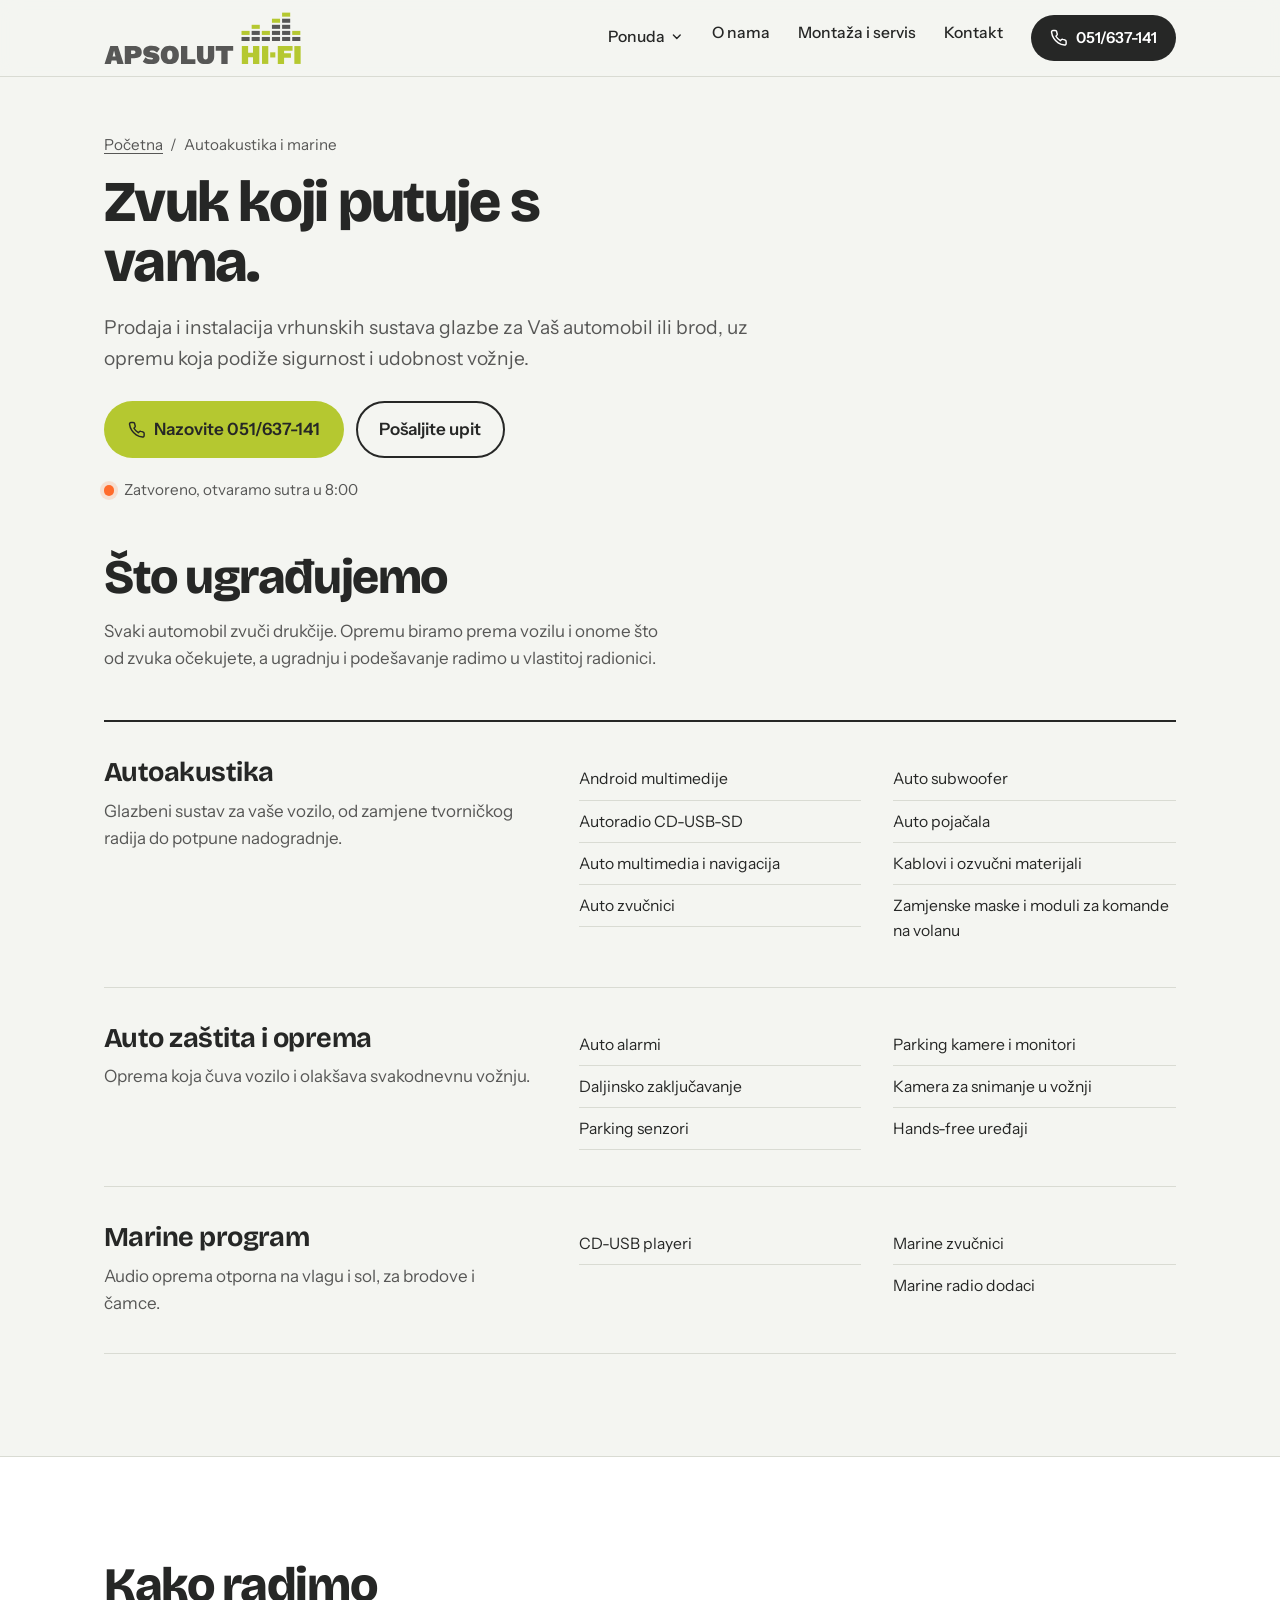
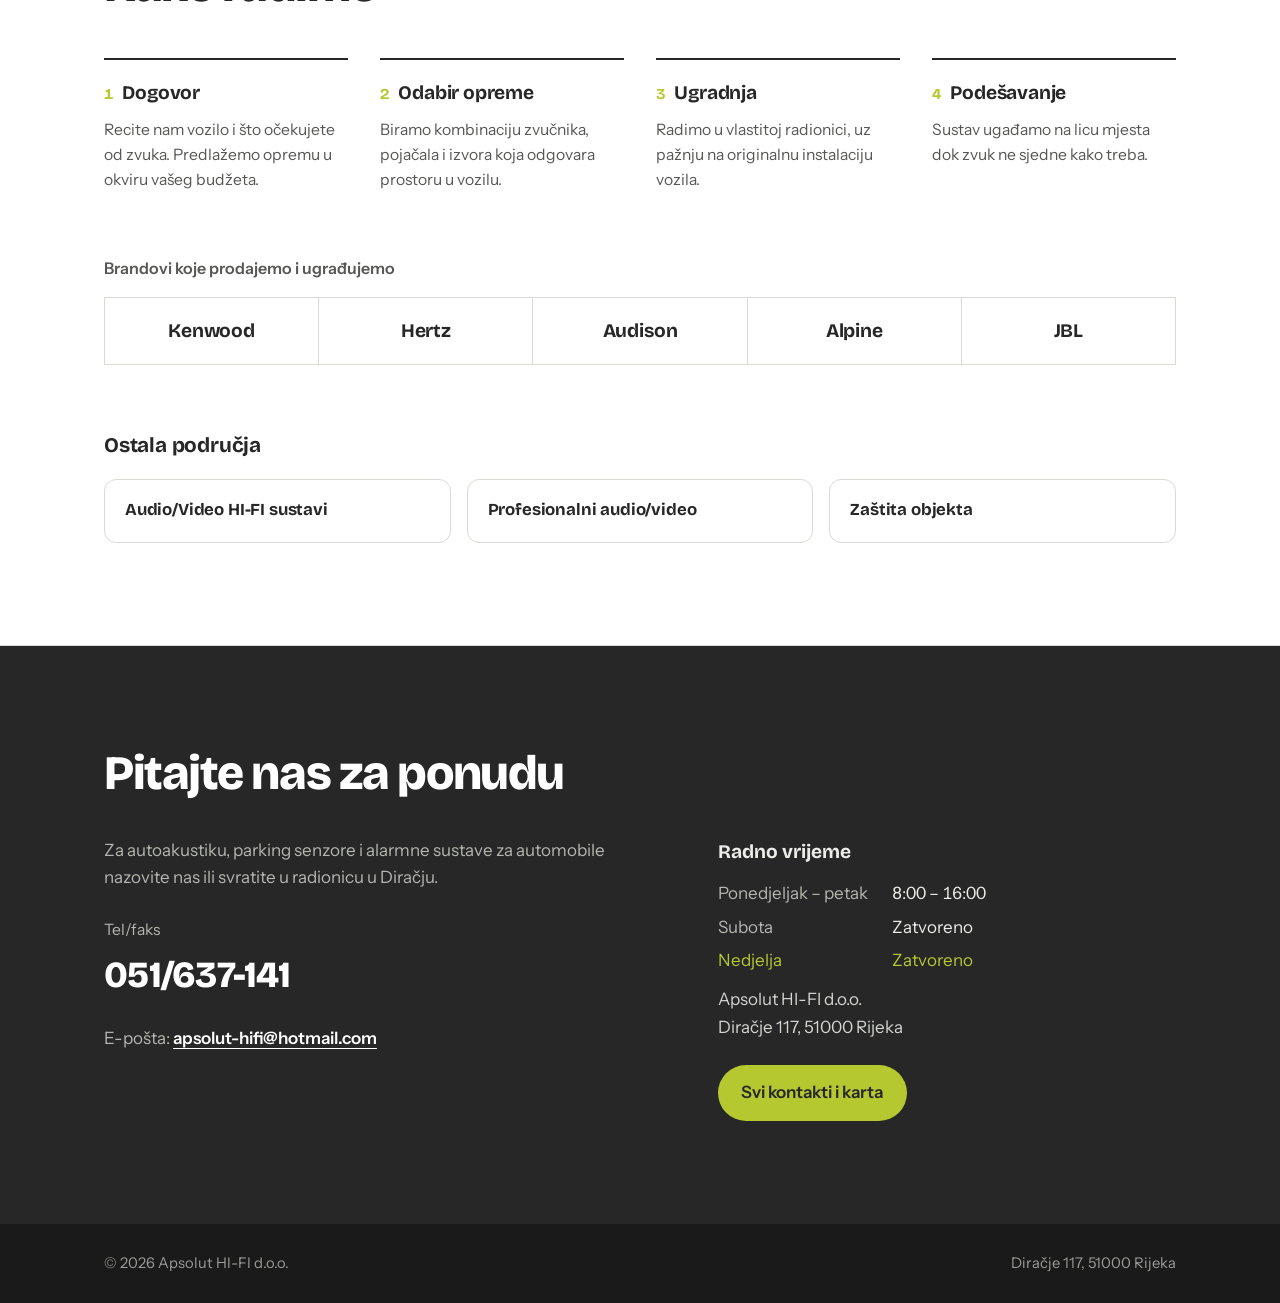
==== autoakustika.html @ f0b0df4f "Add files via upload" ====
<!doctype html>
<html lang="hr">
<head>
<meta charset="utf-8">
<meta name="viewport" content="width=device-width, initial-scale=1">
<title>Autoakustika i marine | Apsolut HI-FI Rijeka</title>
<meta name="description" content="Prodaja, ugradnja i podešavanje auto audio sustava, android multimedije, parking senzora, alarma i marine opreme. Apsolut HI-FI, Rijeka.">
<meta name="theme-color" content="#262726">
<meta property="og:type" content="website">
<meta property="og:title" content="Autoakustika i marine | Apsolut HI-FI Rijeka">
<meta property="og:description" content="Prodaja, ugradnja i podešavanje auto audio sustava, android multimedije, parking senzora, alarma i marine opreme. Apsolut HI-FI, Rijeka.">
<meta property="og:locale" content="hr_HR">
<link rel="icon" href="data:image/svg+xml,%3Csvg xmlns='http://www.w3.org/2000/svg' viewBox='0 0 32 32'%3E%3Crect width='32' height='32' rx='6' fill='%23575756'/%3E%3Crect x='5' y='17' width='5' height='4' fill='%23b5c830'/%3E%3Crect x='5' y='23' width='5' height='4' fill='%23fff'/%3E%3Crect x='13.5' y='9' width='5' height='4' fill='%23b5c830'/%3E%3Crect x='13.5' y='15' width='5' height='4' fill='%23fff'/%3E%3Crect x='13.5' y='21' width='5' height='6' fill='%23fff'/%3E%3Crect x='22' y='13' width='5' height='4' fill='%23b5c830'/%3E%3Crect x='22' y='19' width='5' height='8' fill='%23fff'/%3E%3C/svg%3E">
<link rel="preconnect" href="https://fonts.googleapis.com">
<link rel="preconnect" href="https://fonts.gstatic.com" crossorigin>
<link href="https://fonts.googleapis.com/css2?family=Bricolage+Grotesque:opsz,wght@12..96,500;12..96,700;12..96,800&family=Instrument+Sans:wght@400;500;600&family=Martian+Mono:wght@400;500&display=swap" rel="stylesheet">
<link rel="stylesheet" href="style.css">
<script src="script.js" defer></script>
</head>
<body>
<a class="skip" href="#sadrzaj">Preskoči na sadržaj</a>

<header class="site-header">
  <div class="wrap">
    <a class="logo" href="index.html" aria-label="Apsolut HI-FI, početak"><svg class="logo-img" viewBox="278 120 2278 610" role="img" aria-label="Apsolut HI-FI" xmlns="http://www.w3.org/2000/svg"><g fill="#575756"><path d="M 2336.5 197.6 L 2430.3 197.6 L 2430.3 244.5 L 2336.5 244.5 Z M 2336.5 197.6 " transform="matrix(0.999288, 0, 0, 0.999288, 0.832821, 0)"/><path d="M 1867.4 408.7 L 1961.2 408.7 L 1961.2 455.6 L 1867.4 455.6 Z M 1867.4 408.7 " transform="matrix(0.999288, 0, 0, 0.999288, 0.832821, 0)"/><path d="M 1984.6 338.3 L 2078.5 338.3 L 2078.5 385.2 L 1984.6 385.2 Z M 1984.6 338.3 " transform="matrix(0.999288, 0, 0, 0.999288, 0.832821, 0)"/><path d="M 1984.6 408.7 L 2078.5 408.7 L 2078.5 455.6 L 1984.6 455.6 Z M 1984.6 408.7 " transform="matrix(0.999288, 0, 0, 0.999288, 0.832821, 0)"/><path d="M 2101.9 408.7 L 2195.7 408.7 L 2195.7 455.6 L 2101.9 455.6 Z M 2101.9 408.7 " transform="matrix(0.999288, 0, 0, 0.999288, 0.832821, 0)"/><path d="M 2219.2 268 L 2313 268 L 2313 314.9 L 2219.2 314.9 Z M 2219.2 268 " transform="matrix(0.999288, 0, 0, 0.999288, 0.832821, 0)"/><path d="M 2219.2 338.3 L 2313 338.3 L 2313 385.2 L 2219.2 385.2 Z M 2219.2 338.3 " transform="matrix(0.999288, 0, 0, 0.999288, 0.832821, 0)"/><path d="M 2219.2 408.7 L 2313 408.7 L 2313 455.6 L 2219.2 455.6 Z M 2219.2 408.7 " transform="matrix(0.999288, 0, 0, 0.999288, 0.832821, 0)"/><path d="M 2336.5 268 L 2430.3 268 L 2430.3 314.9 L 2336.5 314.9 Z M 2336.5 268 " transform="matrix(0.999288, 0, 0, 0.999288, 0.832821, 0)"/><path d="M 2336.5 338.3 L 2430.3 338.3 L 2430.3 385.2 L 2336.5 385.2 Z M 2336.5 338.3 " transform="matrix(0.999288, 0, 0, 0.999288, 0.832821, 0)"/><path d="M 2336.5 408.7 L 2430.3 408.7 L 2430.3 455.6 L 2336.5 455.6 Z M 2336.5 408.7 " transform="matrix(0.999288, 0, 0, 0.999288, 0.832821, 0)"/><path d="M 2453.7 408.7 L 2547.5 408.7 L 2547.5 455.6 L 2453.7 455.6 Z M 2453.7 408.7 " transform="matrix(0.999288, 0, 0, 0.999288, 0.832821, 0)"/><path d="M 431.2 719.8 L 505.5 719.8 L 438.4 513.6 L 350.9 513.6 L 284.1 719.8 L 356.6 719.8 L 366.2 680.4 L 421.8 680.4 Z M 377.2 635.1 L 385.6 601.4 L 393.7 566.4 L 394.7 566.4 L 411.2 635.1 Z M 377.2 635.1 "/><path d="M 627.5 513.6 L 518.2 513.6 L 518.2 719.8 L 590.9 719.8 L 590.9 654.2 L 627.5 654.2 C 684.9 654.2 714 630.1 714 585.8 C 714 537.7 684.9 513.6 627.5 513.6 Z M 615.6 604.2 L 590.9 604.2 L 590.9 565.5 L 615.6 565.5 C 633.4 565.5 641.2 571.4 641.2 584.8 C 641.2 598.3 633.4 604.2 615.6 604.2 Z M 615.6 604.2 "/><path d="M 828 510.5 C 765.8 510.5 731.5 539.2 731.5 581.4 C 731.5 618.6 754.9 637.6 812.7 647 C 837.1 651.1 844.5 654.2 844.5 660.1 C 844.5 665.4 839.2 669.5 821.8 669.5 C 794.9 669.5 774.6 661.7 757.7 643.6 L 725.9 693.8 C 751.2 712.3 774.9 722.9 827.1 722.9 C 877.7 722.9 919.2 700.1 919.2 656.4 C 919.2 617 894.2 597.3 836.1 588.3 C 813 584.5 806.1 581.1 806.1 575.8 C 806.1 568.9 815.5 563.9 830.2 563.9 C 853.6 563.9 872 571.1 891.1 588.6 L 922.9 543.3 C 893.9 518 867.3 510.5 828 510.5 Z M 828 510.5 "/><path d="M 1038.6 510.5 C 973.4 510.5 933.7 549.2 933.7 616.7 C 933.7 684.2 973.4 722.9 1038.6 722.9 C 1104.2 722.9 1143.3 684.2 1143.3 616.7 C 1143.3 549.2 1104.2 510.5 1038.6 510.5 Z M 1038.6 565.2 C 1059.9 565.2 1068.9 580.8 1068.9 616.7 C 1068.9 652.6 1059.9 668.2 1038.6 668.2 C 1017.4 668.2 1008 652.6 1008 616.7 C 1008 580.8 1017.4 565.2 1038.6 565.2 Z M 1038.6 565.2 "/><path d="M 1240.6 666.4 L 1240.6 513.6 L 1167.8 513.6 L 1167.8 719.8 L 1333.9 719.8 L 1333.9 666.4 Z M 1240.6 666.4 "/><path d="M 1551.5 513.6 L 1478.7 513.6 L 1478.7 636.7 C 1478.7 657.6 1469.3 668.2 1451.8 668.2 C 1434.7 668.2 1425.3 657.6 1425.3 636.7 L 1425.3 513.6 L 1352.2 513.6 L 1352.2 631.1 C 1352.2 692.6 1385.3 722.9 1451.8 722.9 C 1518.4 722.9 1551.5 692.6 1551.5 631.1 Z M 1551.5 513.6 "/><path d="M 1770.7 513.6 L 1568.9 513.6 L 1568.9 567 L 1633.6 567 L 1633.6 719.8 L 1706.4 719.8 L 1706.4 567 L 1770.7 567 Z M 1770.7 513.6 "/></g><g fill="#b5c830"><path d="M 2219.2 197.6 L 2313 197.6 L 2313 244.5 L 2219.2 244.5 Z M 2219.2 197.6 " transform="matrix(0.999288, 0, 0, 0.999288, 0.832821, 0)"/><path d="M 2336.5 127.2 L 2430.3 127.2 L 2430.3 174.1 L 2336.5 174.1 Z M 2336.5 127.2 " transform="matrix(0.999288, 0, 0, 0.999288, 0.832821, 0)"/><path d="M 1867.4 338.3 L 1961.2 338.3 L 1961.2 385.2 L 1867.4 385.2 Z M 1867.4 338.3 " transform="matrix(0.999288, 0, 0, 0.999288, 0.832821, 0)"/><path d="M 1984.6 268 L 2078.5 268 L 2078.5 314.9 L 1984.6 314.9 Z M 1984.6 268 " transform="matrix(0.999288, 0, 0, 0.999288, 0.832821, 0)"/><path d="M 2101.9 338.3 L 2195.7 338.3 L 2195.7 385.2 L 2101.9 385.2 Z M 2101.9 338.3 " transform="matrix(0.999288, 0, 0, 0.999288, 0.832821, 0)"/><path d="M 2453.7 338.3 L 2547.5 338.3 L 2547.5 385.2 L 2453.7 385.2 Z M 2453.7 338.3 " transform="matrix(0.999288, 0, 0, 0.999288, 0.832821, 0)"/><path d="M 1999.8 513.6 L 1999.8 589.5 L 1943.3 589.5 L 1943.3 513.6 L 1870.5 513.6 L 1870.5 719.8 L 1943.3 719.8 L 1943.3 642.9 L 1999.8 642.9 L 1999.8 719.8 L 2072.6 719.8 L 2072.6 513.6 Z M 1999.8 513.6 "/><path d="M 2103.5 513.6 L 2176.3 513.6 L 2176.3 719.8 L 2103.5 719.8 Z M 2103.5 513.6 "/><path d="M 2456.7 567 L 2456.7 513.6 L 2285.9 513.6 L 2285.9 719.8 L 2358.7 719.8 L 2358.7 649.2 L 2438 649.2 L 2438 595.8 L 2358.7 595.8 L 2358.7 567 Z M 2456.7 567 "/><path d="M 2477.4 513.6 L 2550.2 513.6 L 2550.2 719.8 L 2477.4 719.8 Z M 2477.4 513.6 "/><path d="M 2198.2 585.8 L 2257.7 585.8 L 2257.7 645.3 L 2198.2 645.3 Z M 2198.2 585.8 "/></g></svg></a>
    <button class="menu-btn" aria-expanded="false" aria-controls="nav" aria-label="Izbornik">
      <svg class="open" viewBox="0 0 24 24" fill="none" stroke="currentColor" stroke-width="2" stroke-linecap="round" aria-hidden="true"><path d="M4 7h16M4 12h16M4 17h16"/></svg>
      <svg class="close" viewBox="0 0 24 24" fill="none" stroke="currentColor" stroke-width="2" stroke-linecap="round" aria-hidden="true"><path d="M6 6l12 12M18 6L6 18"/></svg>
    </button>
    <nav class="nav" id="nav" aria-label="Glavna navigacija">
      <ul>
        <li class="has-sub">
          <button type="button" class="sub-btn" aria-expanded="false">Ponuda
            <svg viewBox="0 0 24 24" fill="none" stroke="currentColor" stroke-width="2.5" stroke-linecap="round" stroke-linejoin="round" aria-hidden="true"><path d="M6 9l6 6 6-6"/></svg>
          </button>
          <div class="submenu">
          <a href="autoakustika.html" aria-current="page">Autoakustika i marine</a>
          <a href="hi-fi.html">Audio/Video HI-FI sustavi</a>
          <a href="profesionalni.html">Profesionalni audio/video</a>
          <a href="zastita.html">Zaštita objekta</a>
          </div>
        </li>
        <li><a class="link" href="index.html#o-nama">O nama</a></li>
        <li><a class="link" href="index.html#usluge">Montaža i servis</a></li>
        <li><a class="link" href="index.html#kontakt">Kontakt</a></li>
      </ul>
      <a class="btn btn-ink btn-sm" href="tel:+38551637141">
        <svg viewBox="0 0 24 24" fill="none" stroke="currentColor" stroke-width="2" stroke-linecap="round" stroke-linejoin="round" aria-hidden="true"><path d="M22 16.9v3a2 2 0 0 1-2.2 2 19.8 19.8 0 0 1-8.6-3.1 19.5 19.5 0 0 1-6-6A19.8 19.8 0 0 1 2.1 4.2 2 2 0 0 1 4.1 2h3a2 2 0 0 1 2 1.7c.1 1 .4 1.9.7 2.8a2 2 0 0 1-.5 2.1L8.1 9.9a16 16 0 0 0 6 6l1.3-1.3a2 2 0 0 1 2.1-.4c.9.3 1.8.6 2.8.7a2 2 0 0 1 1.7 2z"/></svg>
        051/637-141
      </a>
    </nav>
  </div>
</header>

<main id="sadrzaj">

  <section class="page-hero">
    <div class="wrap">
      <p class="crumbs"><a href="index.html">Početna</a><span aria-hidden="true">/</span>Autoakustika i marine</p>
      <h1>Zvuk koji putuje s vama.</h1>
      <p class="lead">Prodaja i instalacija vrhunskih sustava glazbe za Vaš automobil ili brod, uz opremu koja podiže sigurnost i udobnost vožnje.</p>
      <div class="actions">
        <a class="btn btn-amber" href="tel:+38551637141">
          <svg viewBox="0 0 24 24" fill="none" stroke="currentColor" stroke-width="2" stroke-linecap="round" stroke-linejoin="round" aria-hidden="true"><path d="M22 16.9v3a2 2 0 0 1-2.2 2 19.8 19.8 0 0 1-8.6-3.1 19.5 19.5 0 0 1-6-6A19.8 19.8 0 0 1 2.1 4.2 2 2 0 0 1 4.1 2h3a2 2 0 0 1 2 1.7c.1 1 .4 1.9.7 2.8a2 2 0 0 1-.5 2.1L8.1 9.9a16 16 0 0 0 6 6l1.3-1.3a2 2 0 0 1 2.1-.4c.9.3 1.8.6 2.8.7a2 2 0 0 1 1.7 2z"/></svg>
          Nazovite 051/637-141
        </a>
        <a class="btn btn-line" href="mailto:apsolut-hifi@hotmail.com?subject=Upit%3A%20Autoakustika%20i%20marine">Pošaljite upit</a>
      </div>
      <p class="status" id="status" data-open="false" role="status">
        <span class="led" aria-hidden="true"></span>
        <span id="status-text">Provjeravam radno vrijeme</span>
      </p>
    </div>
  </section>

  <section class="section" style="padding-top:0">
    <div class="wrap">
      <h2 class="section-title">Što ugrađujemo</h2>
      <p class="section-intro">Svaki automobil zvuči drukčije. Opremu biramo prema vozilu i onome što od zvuka očekujete, a ugradnju i podešavanje radimo u vlastitoj radionici.</p>
      <div class="offer">
        <article class="offer-row">
          <div>
            <h3>Autoakustika</h3>
            <p class="desc">Glazbeni sustav za vaše vozilo, od zamjene tvorničkog radija do potpune nadogradnje.</p>
          </div>
          <ul>
            <li>Android multimedije</li>
            <li>Autoradio CD-USB-SD</li>
            <li>Auto multimedia i navigacija</li>
            <li>Auto zvučnici</li>
            <li>Auto subwoofer</li>
            <li>Auto pojačala</li>
            <li>Kablovi i ozvučni materijali</li>
            <li>Zamjenske maske i moduli za komande na volanu</li>
          </ul>
        </article>
        <article class="offer-row">
          <div>
            <h3>Auto zaštita i oprema</h3>
            <p class="desc">Oprema koja čuva vozilo i olakšava svakodnevnu vožnju.</p>
          </div>
          <ul>
            <li>Auto alarmi</li>
            <li>Daljinsko zaključavanje</li>
            <li>Parking senzori</li>
            <li>Parking kamere i monitori</li>
            <li>Kamera za snimanje u vožnji</li>
            <li>Hands-free uređaji</li>
          </ul>
        </article>
        <article class="offer-row">
          <div>
            <h3>Marine program</h3>
            <p class="desc">Audio oprema otporna na vlagu i sol, za brodove i čamce.</p>
          </div>
          <ul>
            <li>CD-USB playeri</li>
            <li>Marine zvučnici</li>
            <li>Marine radio dodaci</li>
          </ul>
        </article>
      </div>
    </div>
  </section>

  <section class="section about">
    <div class="wrap">
      <h2 class="section-title">Kako radimo</h2>
      <div class="steps">
        <div class="step">
          <h3>Dogovor</h3>
          <p>Recite nam vozilo i što očekujete od zvuka. Predlažemo opremu u okviru vašeg budžeta.</p>
        </div>
        <div class="step">
          <h3>Odabir opreme</h3>
          <p>Biramo kombinaciju zvučnika, pojačala i izvora koja odgovara prostoru u vozilu.</p>
        </div>
        <div class="step">
          <h3>Ugradnja</h3>
          <p>Radimo u vlastitoj radionici, uz pažnju na originalnu instalaciju vozila.</p>
        </div>
        <div class="step">
          <h3>Podešavanje</h3>
          <p>Sustav ugađamo na licu mjesta dok zvuk ne sjedne kako treba.</p>
        </div>
      </div>
      <div class="brands">
        <h3>Brandovi koje prodajemo i ugrađujemo</h3>
        <ul class="brand-wall">
          <li>Kenwood</li>
          <li>Hertz</li>
          <li>Audison</li>
          <li>Alpine</li>
          <li>JBL</li>
        </ul>
      </div>
      <div class="related">
        <h2>Ostala područja</h2>
        <ul>
          <li><a href="hi-fi.html">Audio/Video HI-FI sustavi</a></li>
          <li><a href="profesionalni.html">Profesionalni audio/video</a></li>
          <li><a href="zastita.html">Zaštita objekta</a></li>
        </ul>
      </div>
    </div>
  </section>

  <section class="section band" id="kontakt">
    <div class="wrap">
      <h2 class="section-title">Pitajte nas za ponudu</h2>
      <div class="band-grid">
        <div>
          <p>Za autoakustiku, parking senzore i alarmne sustave za automobile nazovite nas ili svratite u radionicu u Diračju.</p>
          <p style="margin-top:1.5rem"><span class="who">Tel/faks</span><br>
            <a class="num" href="tel:+38551637141">051/637-141</a></p>
          <p class="mail">E-pošta: <a href="mailto:apsolut-hifi@hotmail.com?subject=Upit%20s%20web%20stranice">apsolut-hifi@hotmail.com</a></p>
        </div>
        <div>
          <h3>Radno vrijeme</h3>
          <dl class="hours" id="hours">
            <dt data-day="1,2,3,4,5">Ponedjeljak – petak</dt><dd data-day="1,2,3,4,5">8:00 – 16:00</dd>
            <dt data-day="6">Subota</dt><dd data-day="6">Zatvoreno</dd>
            <dt data-day="0">Nedjelja</dt><dd data-day="0">Zatvoreno</dd>
          </dl>
          <address>
            Apsolut HI-FI d.o.o.<br>
            Diračje 117, 51000 Rijeka
          </address>
          <a class="btn btn-amber" href="index.html#kontakt">Svi kontakti i karta</a>
        </div>
      </div>
    </div>
  </section>
</main>

<footer class="site-footer">
  <div class="wrap">
    <span>&copy; 2026 Apsolut HI-FI d.o.o.</span>
    <span>Diračje 117, 51000 Rijeka</span>
  </div>
</footer>
</body>
</html>
---- style.css ----
:root {
    --ink: #262726;
    --ink-2: #3a3b3a;
    --paper: #f4f5f1;
    --white: #ffffff;
    --line: #d9dbd3;
    --muted: #575756;
    --amber: #b5c830;
    --hot: #ff6b2c;

    --font-display: "Bricolage Grotesque", "Segoe UI", system-ui, sans-serif;
    --font-body: "Instrument Sans", "Segoe UI", system-ui, sans-serif;
    --font-mono: "Martian Mono", ui-monospace, "SFMono-Regular", Menlo, monospace;

    --gutter: clamp(1rem, 4vw, 2.5rem);
    --maxw: 72rem;
    --header-h: 4.75rem;
  }

  *, *::before, *::after { box-sizing: border-box; }
  html { scroll-behavior: smooth; }
  body {
    margin: 0;
    font-family: var(--font-body);
    font-size: 1.0625rem;
    line-height: 1.6;
    color: var(--ink);
    background: var(--paper);
    -webkit-font-smoothing: antialiased;
  }
  img, svg, canvas { display: block; max-width: 100%; }
  a { color: inherit; }
  h1, h2, h3, p, ul, dl, dd, figure { margin: 0; }
  ul { padding: 0; list-style: none; }

  :focus-visible {
    outline: 3px solid var(--amber);
    outline-offset: 3px;
    border-radius: 4px;
  }

  .skip {
    position: absolute; left: var(--gutter); top: -4rem;
    background: var(--ink); color: var(--white);
    padding: .6rem 1rem; border-radius: 6px; z-index: 100;
  }
  .skip:focus { top: .75rem; }

  .wrap { width: 100%; max-width: var(--maxw); margin-inline: auto; padding-inline: var(--gutter); }
  section[id] { scroll-margin-top: calc(var(--header-h) + 1rem); }

  /* ---------- Header ---------- */
  .site-header {
    position: sticky; top: 0; z-index: 50;
    background: rgba(244, 245, 241, .92);
    backdrop-filter: blur(10px);
    border-bottom: 1px solid var(--line);
  }
  .site-header .wrap {
    height: var(--header-h);
    display: flex; align-items: center; justify-content: space-between; gap: 1rem;
  }
  .logo { display: inline-flex; align-items: center; text-decoration: none; }
  .logo-img { height: 3.3rem; width: auto; }

  .nav { display: flex; align-items: center; gap: 1.75rem; }
  .nav ul { display: flex; gap: 1.75rem; }
  .nav a.link {
    text-decoration: none; font-weight: 500; font-size: .98rem;
    padding-block: .35rem; border-bottom: 2px solid transparent;
  }
  .nav a.link:hover { border-bottom-color: var(--ink); }

  .btn {
    display: inline-flex; align-items: center; justify-content: center; gap: .55rem;
    font: inherit; font-weight: 600; text-decoration: none; cursor: pointer;
    padding: .8rem 1.35rem; border-radius: 999px; border: 2px solid transparent;
    transition: background-color .15s, color .15s, border-color .15s;
  }
  .btn svg { width: 1.1rem; height: 1.1rem; flex: none; }
  .btn-amber { background: var(--amber); color: var(--ink); }
  .btn-amber:hover { background: #c5d655; }
  .btn-ink { background: var(--ink); color: var(--white); }
  .btn-ink:hover { background: var(--ink-2); }
  .btn-line { border-color: var(--ink); color: var(--ink); background: transparent; }
  .btn-line:hover { background: var(--ink); color: var(--white); }
  .btn-sm { padding: .55rem 1.05rem; font-size: .95rem; }

  .menu-btn {
    display: none; width: 2.75rem; height: 2.75rem;
    border: 1px solid var(--line); border-radius: 10px; background: var(--white);
    cursor: pointer; align-items: center; justify-content: center; color: var(--ink);
  }
  .menu-btn svg { width: 1.4rem; height: 1.4rem; }
  .menu-btn .close { display: none; }
  .menu-btn[aria-expanded="true"] .open { display: none; }
  .menu-btn[aria-expanded="true"] .close { display: block; }

  @media (max-width: 52rem) {
    .menu-btn { display: inline-flex; }
    .nav {
      position: absolute; left: 0; right: 0; top: var(--header-h);
      flex-direction: column; align-items: stretch; gap: 0;
      background: var(--paper); border-bottom: 1px solid var(--line);
      padding: .5rem var(--gutter) 1.25rem;
      display: none;
    }
    .nav.is-open { display: flex; }
    .nav ul { flex-direction: column; gap: 0; }
    .nav a.link { display: block; padding: .9rem 0; border-bottom: 1px solid var(--line); font-size: 1.1rem; }
    .nav .btn { margin-top: 1rem; }
  }

  /* ---------- Hero ---------- */
  .hero { padding-block: clamp(2.5rem, 6vw, 5rem) clamp(2.5rem, 5vw, 4rem); }
  .hero h1 {
    font-family: var(--font-display);
    font-weight: 800;
    font-size: clamp(2.5rem, 7vw, 5rem);
    line-height: 1;
    letter-spacing: -.035em;
    max-width: 14ch;
  }
  .hero .lead {
    margin-top: 1.5rem; max-width: 38rem;
    font-size: clamp(1.1rem, 1.6vw, 1.25rem); color: var(--muted);
  }
  .hero .actions { margin-top: 2rem; display: flex; flex-wrap: wrap; gap: .75rem; }

  /* Gallery */
  .status { margin-top: 1.25rem; display: inline-flex; align-items: center; gap: .6rem; font-size: .95rem; color: var(--muted); }
  .led { width: .65rem; height: .65rem; border-radius: 50%; background: #9a9c96; flex: none; }
  .status[data-open="true"] .led { background: #2f9e55; box-shadow: 0 0 0 4px rgba(47,158,85,.18); }
  .status[data-open="false"] .led { background: var(--hot); box-shadow: 0 0 0 4px rgba(255,107,44,.16); }

  .gallery { margin: clamp(1.75rem, 4vw, 2.75rem) auto 0; width: calc(100% - 2 * var(--gutter)); }
  @media (min-width: 52rem) { .gallery { width: 80%; } }
  .fp-bottom { display: flex; flex-wrap: wrap; align-items: center; justify-content: space-between; gap: .5rem 1.5rem; margin-top: .6rem; }

  .slides { position: relative; aspect-ratio: 16 / 9; max-height: 75vh; width: 100%; border-radius: 14px; overflow: hidden; background: #e4e6df; touch-action: pan-y; box-shadow: 0 18px 40px -24px rgba(38,39,38,.45); }
  .slide { position: absolute; inset: 0; opacity: 0; transition: opacity .9s ease; }
  .slide.is-active { opacity: 1; z-index: 1; }
  .slide img { width: 100%; height: 100%; object-fit: cover; }
  .slide.fit img.bg { position: absolute; inset: 0; z-index: 0; object-fit: cover; filter: blur(22px) brightness(.55); transform: scale(1.1); }
  .slide.fit img:not(.bg) { position: relative; z-index: 1; object-fit: contain; }
  .slide .ph { display: none; position: absolute; inset: 0; align-items: center; justify-content: center; color: var(--muted); font-family: var(--font-display); font-weight: 600; font-size: clamp(1.1rem, 3vw, 1.6rem); background: repeating-linear-gradient(135deg, #e4e6df 0 14px, #eceee7 14px 28px); }
  .slide.missing img { display: none; }
  .slide.missing .ph { display: flex; }

  .dots { display: flex; flex-wrap: wrap; gap: .15rem; }
  .dots button {
    width: 2.25rem; height: 2.25rem; padding: 0; background: transparent; border: 0; cursor: pointer;
    display: grid; place-items: center;
  }
  .dots button::before {
    content: ""; width: 1.4rem; height: .5rem; border-radius: 2px;
    background: #cdd0c7; transition: background-color .2s;
  }
  .dots button:hover::before { background: #aeb1a7; }
  .dots button[aria-current="true"]::before { background: var(--ink); }
  .ctrls { display: flex; gap: .5rem; }
  .ctrls button {
    width: 2.75rem; height: 2.75rem; display: grid; place-items: center; cursor: pointer;
    color: var(--ink); background: var(--white);
    border: 1px solid var(--line); border-radius: 999px;
    transition: background-color .15s, color .15s;
  }
  .ctrls button:hover { background: var(--ink); color: var(--white); border-color: var(--ink); }
  .ctrls svg { width: 1.2rem; height: 1.2rem; }
  #toggle .i-play { display: none; }
  #toggle[aria-pressed="true"] .i-play { display: block; }
  #toggle[aria-pressed="true"] .i-pause { display: none; }

  /* ---------- Sections ---------- */
  .section { padding-block: clamp(3.5rem, 8vw, 6.5rem); }
  .section-title {
    font-family: var(--font-display); font-weight: 800;
    font-size: clamp(1.9rem, 4.4vw, 3rem); line-height: 1.05; letter-spacing: -.03em;
    max-width: 18ch;
  }
  .section-intro { margin-top: 1rem; max-width: 36rem; color: var(--muted); }

  /* Ponuda: rack rows */
  .rack { margin-top: clamp(2rem, 4vw, 3rem); border-top: 2px solid var(--ink); }
  .rack-row {
    display: grid; grid-template-columns: minmax(0, 5fr) minmax(0, 7fr); gap: 1rem 3rem;
    padding-block: clamp(1.5rem, 3vw, 2.25rem);
    border-bottom: 1px solid var(--line);
    transition: background-color .2s;
  }
  .rack-row:hover { background: rgba(255,255,255,.7); }
  .rack-row h3 {
    font-family: var(--font-display); font-weight: 700;
    font-size: clamp(1.4rem, 2.6vw, 1.9rem); line-height: 1.1; letter-spacing: -.02em;
  }
  .rack-row .desc { margin-top: .6rem; color: var(--muted); max-width: 26rem; }
  .rack-row ul { columns: 2; column-gap: 2rem; }
  .rack-row li {
    break-inside: avoid; padding-block: .5rem; border-bottom: 1px solid var(--line);
    font-size: .98rem;
  }
  .rack-row li:last-child { border-bottom: 0; }
  .rack-row:target { background: var(--white); }
  @media (max-width: 52rem) {
    .rack-row { grid-template-columns: 1fr; }
  }
  @media (max-width: 34rem) {
    .rack-row ul { columns: 1; }
  }

  /* O nama */
  .about { background: var(--white); border-block: 1px solid var(--line); }
  .about-grid { margin-top: clamp(2rem, 4vw, 3rem); }
  .about-copy p + p { margin-top: 1.1rem; }
  .about-copy p { max-width: 38rem; }

  .promise {
    margin-top: clamp(2.5rem, 5vw, 4rem);
    font-family: var(--font-display); font-weight: 700;
    font-size: clamp(1.4rem, 3.2vw, 2.2rem); line-height: 1.2; letter-spacing: -.02em;
    max-width: 30ch;
  }

  .brands { margin-top: clamp(2.5rem, 5vw, 4rem); }
  .brands h3 { font-size: 1rem; font-weight: 600; color: var(--muted); }
  .brand-groups { margin-top: 1.5rem; display: grid; grid-template-columns: repeat(4, minmax(0, 1fr)); gap: 2rem 2rem; }
  .brand-group { border-top: 2px solid var(--ink); padding-top: .9rem; }
  .brand-group h4 { margin: 0; font-family: var(--font-display); font-weight: 700; font-size: 1.15rem; line-height: 1.2; letter-spacing: -.01em; }
  .brand-group ul { margin-top: .6rem; }
  .brand-group li { padding-block: .45rem; border-bottom: 1px solid var(--line); font-weight: 500; }
  .brand-group li:last-child { border-bottom: 0; }
  @media (max-width: 66rem) { .brand-groups { grid-template-columns: repeat(2, minmax(0, 1fr)); } }
  @media (max-width: 34rem) { .brand-groups { grid-template-columns: 1fr; } }

  /* Usluge */
  .services { display: grid; grid-template-columns: repeat(3, minmax(0, 1fr)); gap: 2rem 2.5rem; margin-top: clamp(2rem, 4vw, 3rem); }
  .service { border-top: 2px solid var(--ink); padding-top: 1.25rem; }
  .service h3 { font-family: var(--font-display); font-weight: 700; font-size: 1.6rem; letter-spacing: -.02em; }
  .service p { margin-top: .75rem; color: var(--muted); }
  @media (max-width: 52rem) { .services { grid-template-columns: 1fr; } }

  /* Kontakt */
  .contact { background: var(--ink); color: #ecede8; }
  .contact .section-title { color: #fff; }
  .contact .section-intro { color: #b4b6af; }
  .contact-grid { display: grid; grid-template-columns: minmax(0, 6fr) minmax(0, 5fr); gap: 3rem 4rem; margin-top: clamp(2rem, 4vw, 3rem); }
  .lines > li { padding-block: 1.25rem; border-top: 1px solid rgba(255,255,255,.16); }
  .lines > li:last-child { border-bottom: 1px solid rgba(255,255,255,.16); }
  .lines .who { color: #b4b6af; font-size: .98rem; }
  .lines .num {
    display: inline-block; margin-top: .2rem;
    font-family: var(--font-display); font-weight: 800; font-size: clamp(1.7rem, 4vw, 2.3rem);
    letter-spacing: -.02em; text-decoration: none; color: #fff;
  }
  .lines .num:hover { color: var(--amber); }
  .lines .for { display: block; color: #ecede8; }
  .mail { margin-top: 1.5rem; }
  .mail a { font-weight: 600; color: #fff; text-underline-offset: 4px; }

  .info h3 { font-family: var(--font-display); font-weight: 700; font-size: 1.2rem; }
  .info h3:not(:first-child) { margin-top: 2rem; }
  .hours { margin-top: .75rem; display: grid; grid-template-columns: auto 1fr; gap: .4rem 1.5rem; }
  .hours dt { color: #b4b6af; }
  .hours dd { font-variant-numeric: tabular-nums; }
  .hours .today { color: var(--amber); }
  .info address { font-style: normal; margin-top: .75rem; }
  .info .maplink { color: #fff; text-underline-offset: 4px; font-weight: 600; }
  .map {
    margin-top: 1rem; border-radius: 12px; overflow: hidden; border: 1px solid rgba(255,255,255,.16);
    aspect-ratio: 16 / 10; background: var(--ink-2);
  }
  .map iframe { width: 100%; height: 100%; border: 0; }
  @media (max-width: 52rem) { .contact-grid { grid-template-columns: 1fr; } }

  .payment { margin-top: clamp(2.5rem, 5vw, 4rem); display: grid; grid-template-columns: repeat(2, minmax(0, 1fr)); gap: 2rem 4rem; padding-top: 2rem; border-top: 1px solid rgba(255,255,255,.16); }
  .payment h3 { font-family: var(--font-display); font-weight: 700; font-size: 1.2rem; }
  .payment ul { margin-top: .75rem; }
  .payment li { padding-block: .35rem; color: #d3d5ce; }
  @media (max-width: 52rem) { .payment { grid-template-columns: 1fr; } }

  /* Footer */
  .site-footer { background: #191a19; color: #9a9c96; padding-block: 1.75rem; font-size: .92rem; }
  .site-footer .wrap { display: flex; flex-wrap: wrap; justify-content: space-between; gap: .5rem 2rem; }

  @media (prefers-reduced-motion: reduce) {
    html { scroll-behavior: auto; }
    * { transition: none !important; }
  }

/* ---------- Submenu in nav ---------- */
.has-sub { position: relative; }
.sub-btn {
  font: inherit; font-weight: 500; font-size: .98rem; color: inherit;
  background: none; border: 0; cursor: pointer;
  padding: .35rem 0; display: inline-flex; align-items: center; gap: .35rem;
  border-bottom: 2px solid transparent;
}
.sub-btn:hover { border-bottom-color: var(--ink); }
.sub-btn svg { width: .85rem; height: .85rem; transition: transform .18s; }
.has-sub.is-open .sub-btn svg { transform: rotate(180deg); }
.submenu {
  position: absolute; top: calc(100% + .7rem); left: -1rem; z-index: 60;
  min-width: 16rem; display: none;
  background: var(--white); border: 1px solid var(--line); border-radius: 12px;
  padding: .4rem; box-shadow: 0 20px 40px -20px rgba(38,39,38,.4);
}
.has-sub.is-open .submenu { display: block; }
.submenu a {
  display: block; padding: .6rem .75rem; border-radius: 8px;
  text-decoration: none; font-size: .98rem; font-weight: 500;
}
.submenu a:hover { background: var(--paper); }
.submenu a[aria-current="page"] { background: var(--paper); color: var(--ink); }

@media (max-width: 52rem) {
  .has-sub { position: static; }
  .sub-btn { display: none; }
  .submenu {
    position: static; display: block; min-width: 0;
    border: 0; border-radius: 0; padding: 0; box-shadow: none; background: none;
  }
  .submenu a {
    padding: .9rem 0 .9rem 1rem; border-radius: 0;
    border-bottom: 1px solid var(--line); font-size: 1.05rem; color: var(--muted);
  }
  .submenu a:hover, .submenu a[aria-current="page"] { background: none; color: var(--ink); }
}

/* ---------- Subpage hero ---------- */
.page-hero { padding-block: clamp(2rem, 5vw, 3.5rem) clamp(2rem, 4vw, 3rem); }
.crumbs { font-size: .95rem; color: var(--muted); }
.crumbs a { text-underline-offset: 3px; }
.crumbs span { margin-inline: .45rem; }
.page-hero h1 {
  margin-top: 1rem;
  font-family: var(--font-display); font-weight: 800;
  font-size: clamp(2.1rem, 5.5vw, 3.6rem); line-height: 1.03; letter-spacing: -.03em;
  max-width: 16ch;
}
.page-hero .lead {
  margin-top: 1.25rem; max-width: 42rem;
  font-size: clamp(1.05rem, 1.5vw, 1.2rem); color: var(--muted);
}
.page-hero .actions { margin-top: 1.75rem; display: flex; flex-wrap: wrap; gap: .75rem; }

/* ---------- Offer blocks on subpages ---------- */
.offer { border-top: 2px solid var(--ink); margin-top: clamp(2rem, 4vw, 3rem); }
.offer-row {
  display: grid; grid-template-columns: minmax(0, 5fr) minmax(0, 7fr); gap: 1rem 3rem;
  padding-block: clamp(1.5rem, 3vw, 2.25rem);
  border-bottom: 1px solid var(--line);
}
.offer-row h3 {
  font-family: var(--font-display); font-weight: 700;
  font-size: clamp(1.3rem, 2.4vw, 1.7rem); line-height: 1.1; letter-spacing: -.02em;
}
.offer-row .desc { margin-top: .6rem; color: var(--muted); max-width: 28rem; }
.offer-row ul { columns: 2; column-gap: 2rem; }
.offer-row li { break-inside: avoid; padding-block: .5rem; border-bottom: 1px solid var(--line); font-size: .98rem; }
.offer-row li:last-child { border-bottom: 0; }
@media (max-width: 52rem) { .offer-row { grid-template-columns: 1fr; } }
@media (max-width: 34rem) { .offer-row ul { columns: 1; } }

/* ---------- Steps ---------- */
.steps { counter-reset: step; margin-top: clamp(2rem, 4vw, 3rem); display: grid; grid-template-columns: repeat(4, minmax(0, 1fr)); gap: 2rem; }
.step { border-top: 2px solid var(--ink); padding-top: 1.1rem; }
.step h3 {
  font-family: var(--font-display); font-weight: 700; font-size: 1.2rem; letter-spacing: -.01em;
  display: flex; align-items: baseline; gap: .6rem;
}
.step h3::before {
  counter-increment: step; content: counter(step);
  font-size: .95rem; font-variant-numeric: tabular-nums; color: var(--amber);
}
.step p { margin-top: .5rem; color: var(--muted); font-size: .98rem; }
@media (max-width: 62rem) { .steps { grid-template-columns: repeat(2, minmax(0, 1fr)); } }
@media (max-width: 34rem) { .steps { grid-template-columns: 1fr; } }

/* ---------- Contact band on subpages ---------- */
.band { background: var(--ink); color: #ecede8; }
.band .section-title { color: #fff; }
.band-grid { display: grid; grid-template-columns: minmax(0, 6fr) minmax(0, 5fr); gap: 2rem 4rem; margin-top: clamp(1.75rem, 3vw, 2.5rem); align-items: start; }
.band p { color: #b4b6af; max-width: 34rem; }
.band .who { color: #b4b6af; font-size: .98rem; }
.band .num {
  display: inline-block; margin-top: .2rem;
  font-family: var(--font-display); font-weight: 800; font-size: clamp(1.7rem, 4vw, 2.3rem);
  letter-spacing: -.02em; text-decoration: none; color: #fff;
}
.band .num:hover { color: var(--amber); }
.band .mail { margin-top: 1.25rem; color: #b4b6af; }
.band .mail a { color: #fff; font-weight: 600; text-underline-offset: 4px; }
.band .hours { margin-top: .75rem; display: grid; grid-template-columns: auto 1fr; gap: .4rem 1.5rem; }
.band .hours dt { color: #b4b6af; }
.band .hours dd { font-variant-numeric: tabular-nums; }
.band .hours .today { color: var(--amber); }
.band h3 { font-family: var(--font-display); font-weight: 700; font-size: 1.2rem; }
.band address { font-style: normal; margin-top: .75rem; color: #d3d5ce; }
.band .btn-amber { margin-top: 1.5rem; }
@media (max-width: 52rem) { .band-grid { grid-template-columns: 1fr; } }

/* ---------- Related links ---------- */
.related { margin-top: clamp(2.5rem, 5vw, 4rem); }
.related h2 { font-family: var(--font-display); font-weight: 700; font-size: 1.3rem; letter-spacing: -.01em; }
.related ul { margin-top: 1rem; display: grid; grid-template-columns: repeat(3, minmax(0, 1fr)); gap: 1rem; }
.related a {
  display: block; padding: 1.1rem 1.25rem; text-decoration: none;
  background: var(--white); border: 1px solid var(--line); border-radius: 12px;
  font-family: var(--font-display); font-weight: 700; font-size: 1.05rem; letter-spacing: -.01em;
  transition: border-color .15s, background-color .15s;
}
.related a:hover { border-color: var(--ink); }
@media (max-width: 52rem) { .related ul { grid-template-columns: 1fr; } }

/* ---------- Links from the home-page offer rows ---------- */
.rack-link { text-decoration: none; }
.rack-link:hover { text-decoration: underline; text-underline-offset: 4px; }
.rack-more { margin-top: .9rem; }
.rack-more a { font-weight: 600; text-underline-offset: 4px; }

/* ---------- Brand wall on subpages ---------- */
.brand-wall {
  margin-top: 1rem;
  display: grid; grid-template-columns: repeat(auto-fit, minmax(8.5rem, 1fr));
  border-top: 1px solid var(--line); border-left: 1px solid var(--line);
}
.brand-wall li {
  padding: 1.1rem 1rem; text-align: center;
  border-right: 1px solid var(--line); border-bottom: 1px solid var(--line);
  font-family: var(--font-display); font-weight: 700; font-size: 1.2rem; letter-spacing: -.01em;
}
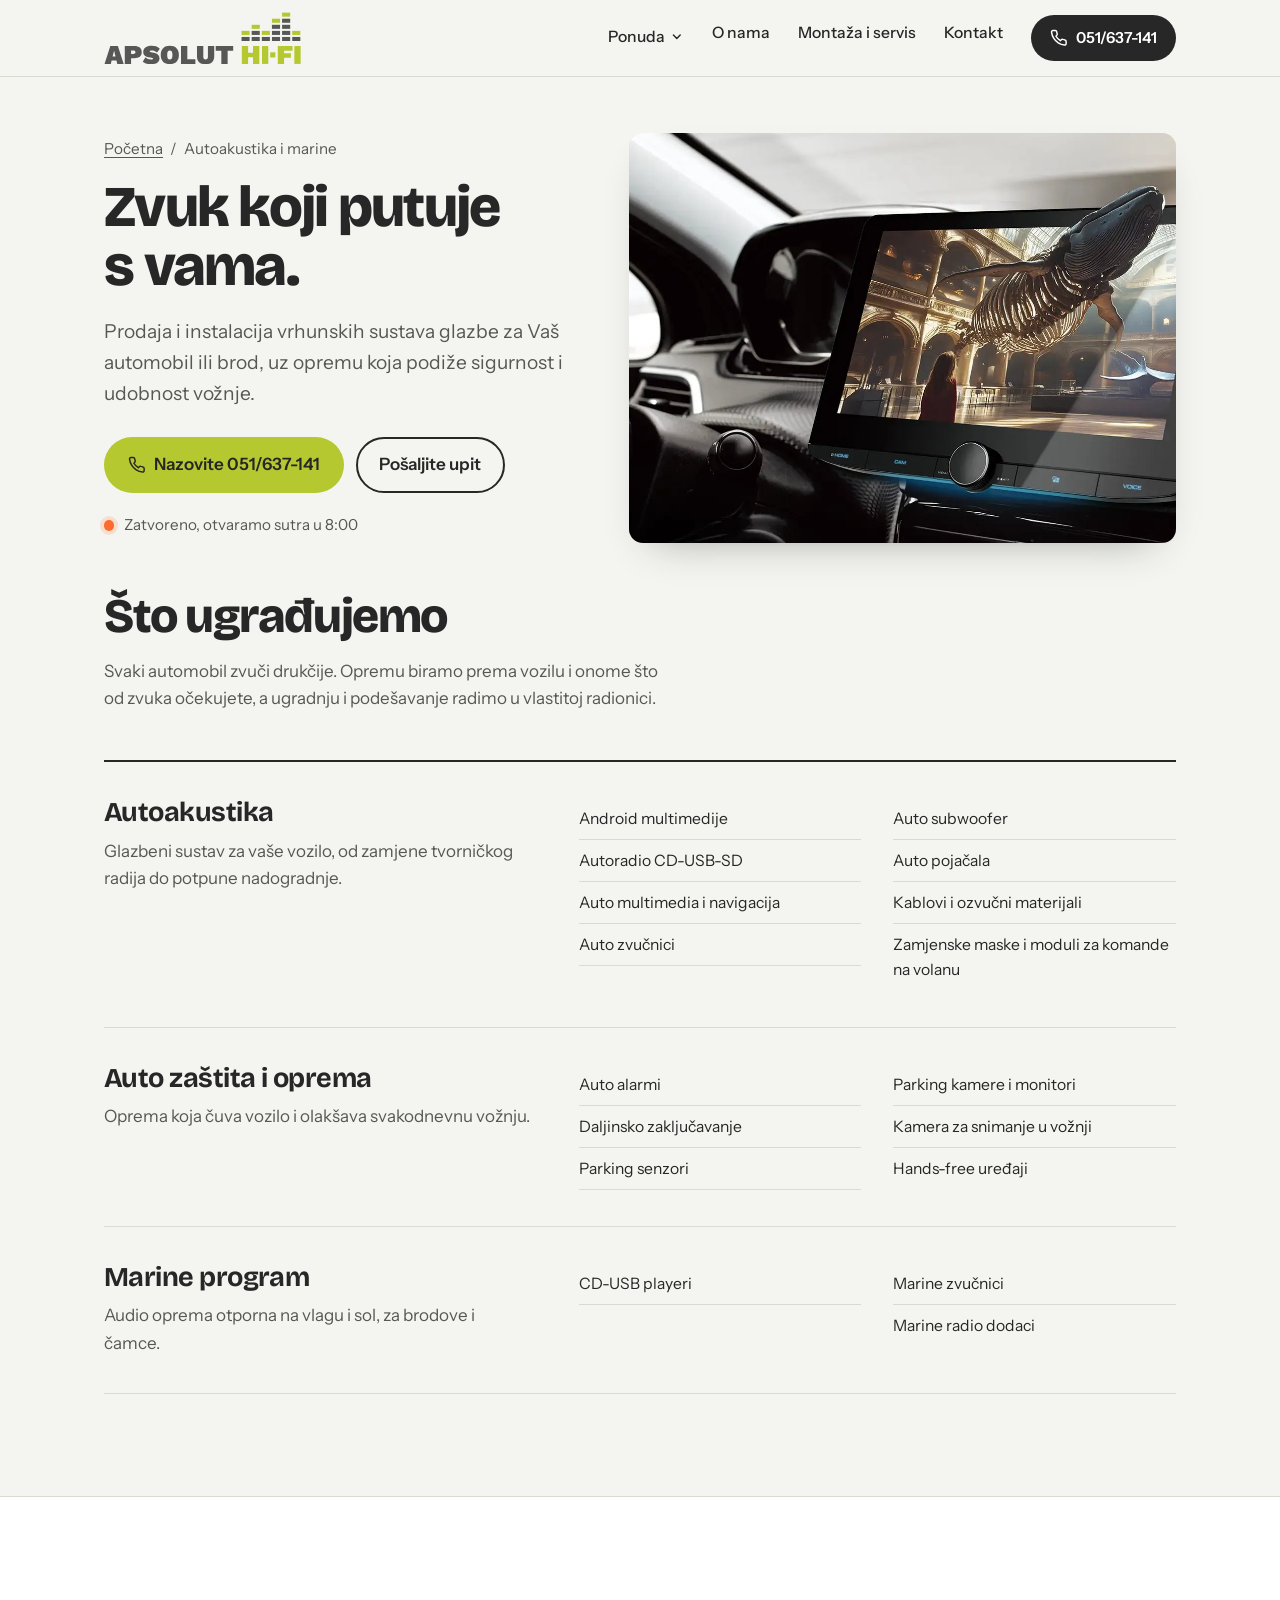
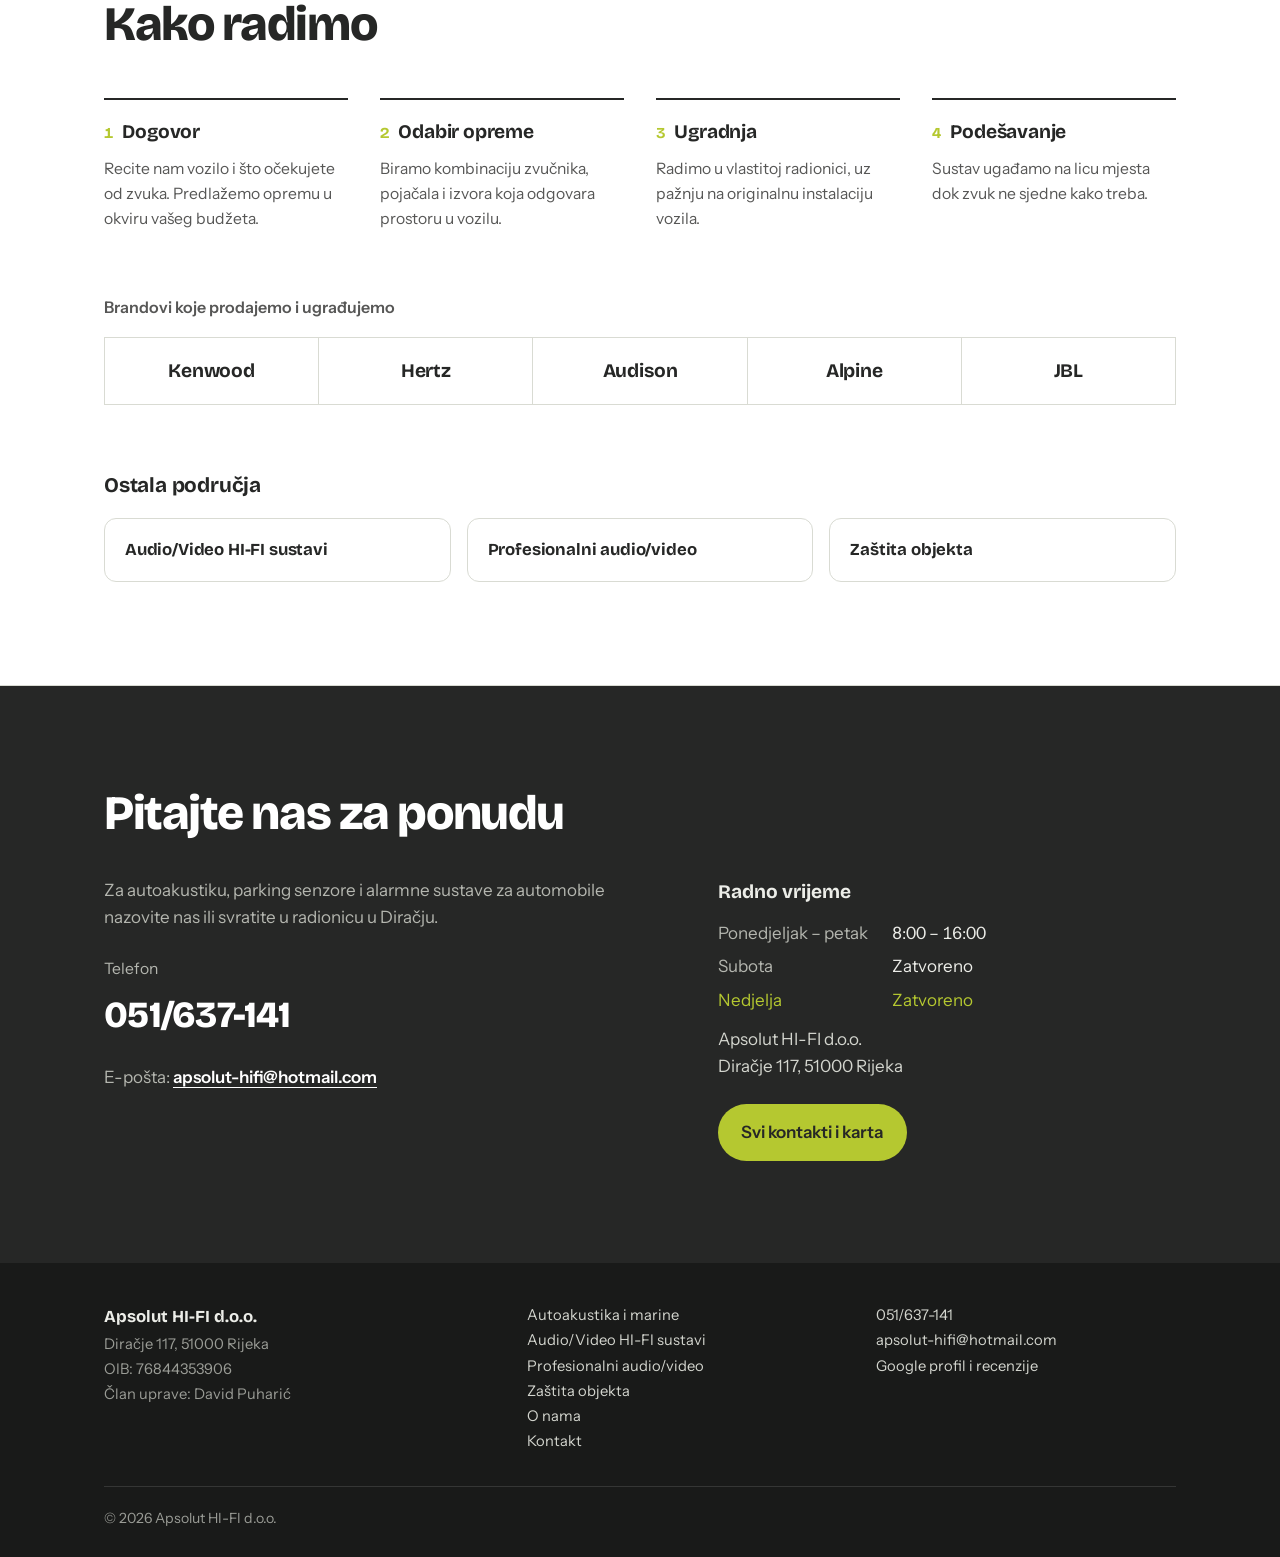
==== commit 83cc4611: "Redizajn: dvostupčani uvod, kartice ponude, novo podnožje - Galerija uz naslov na početnoj, slika uz" ====
--- a/autoakustika.html
+++ b/autoakustika.html
@@ -10,6 +10,10 @@
 <meta property="og:title" content="Autoakustika i marine | Apsolut HI-FI Rijeka">
 <meta property="og:description" content="Prodaja, ugradnja i podešavanje auto audio sustava, android multimedije, parking senzora, alarma i marine opreme. Apsolut HI-FI, Rijeka.">
 <meta property="og:locale" content="hr_HR">
+<meta property="og:url" content="https://www.apsolut.hr/autoakustika.html">
+<meta property="og:image" content="https://www.apsolut.hr/images/auto-multimedija.jpg">
+<meta property="og:image:alt" content="Apsolut HI-FI, Rijeka">
+<link rel="canonical" href="https://www.apsolut.hr/autoakustika.html">
 <link rel="icon" href="data:image/svg+xml,%3Csvg xmlns='http://www.w3.org/2000/svg' viewBox='0 0 32 32'%3E%3Crect width='32' height='32' rx='6' fill='%23575756'/%3E%3Crect x='5' y='17' width='5' height='4' fill='%23b5c830'/%3E%3Crect x='5' y='23' width='5' height='4' fill='%23fff'/%3E%3Crect x='13.5' y='9' width='5' height='4' fill='%23b5c830'/%3E%3Crect x='13.5' y='15' width='5' height='4' fill='%23fff'/%3E%3Crect x='13.5' y='21' width='5' height='6' fill='%23fff'/%3E%3Crect x='22' y='13' width='5' height='4' fill='%23b5c830'/%3E%3Crect x='22' y='19' width='5' height='8' fill='%23fff'/%3E%3C/svg%3E">
 <link rel="preconnect" href="https://fonts.googleapis.com">
 <link rel="preconnect" href="https://fonts.gstatic.com" crossorigin>
@@ -55,7 +59,8 @@
 <main id="sadrzaj">
 
   <section class="page-hero">
-    <div class="wrap">
+    <div class="wrap hero-grid">
+      <div class="hero-copy">
       <p class="crumbs"><a href="index.html">Početna</a><span aria-hidden="true">/</span>Autoakustika i marine</p>
       <h1>Zvuk koji putuje s vama.</h1>
       <p class="lead">Prodaja i instalacija vrhunskih sustava glazbe za Vaš automobil ili brod, uz opremu koja podiže sigurnost i udobnost vožnje.</p>
@@ -70,6 +75,10 @@
         <span class="led" aria-hidden="true"></span>
         <span id="status-text">Provjeravam radno vrijeme</span>
       </p>
+      </div>
+      <figure class="hero-photo">
+        <img src="images/auto-multimedija.jpg" alt="Multimedija s velikim zaslonom ugrađena u armaturnu ploču automobila" loading="eager">
+      </figure>
     </div>
   </section>
 
@@ -171,7 +180,7 @@
       <div class="band-grid">
         <div>
           <p>Za autoakustiku, parking senzore i alarmne sustave za automobile nazovite nas ili svratite u radionicu u Diračju.</p>
-          <p style="margin-top:1.5rem"><span class="who">Tel/faks</span><br>
+          <p style="margin-top:1.5rem"><span class="who">Telefon</span><br>
             <a class="num" href="tel:+38551637141">051/637-141</a></p>
           <p class="mail">E-pošta: <a href="mailto:apsolut-hifi@hotmail.com?subject=Upit%20s%20web%20stranice">apsolut-hifi@hotmail.com</a></p>
         </div>
@@ -195,8 +204,28 @@
 
 <footer class="site-footer">
   <div class="wrap">
-    <span>&copy; 2026 Apsolut HI-FI d.o.o.</span>
-    <span>Diračje 117, 51000 Rijeka</span>
+    <div class="foot-grid">
+      <div class="foot-legal">
+        <strong>Apsolut HI-FI d.o.o.</strong><br>
+        Diračje 117, 51000 Rijeka<br>
+        OIB: 76844353906<br>
+        Član uprave: David Puharić
+      </div>
+      <nav class="foot-nav" aria-label="Podnožje">
+        <a href="autoakustika.html">Autoakustika i marine</a>
+        <a href="hi-fi.html">Audio/Video HI-FI sustavi</a>
+        <a href="profesionalni.html">Profesionalni audio/video</a>
+        <a href="zastita.html">Zaštita objekta</a>
+        <a href="index.html#o-nama">O nama</a>
+        <a href="index.html#kontakt">Kontakt</a>
+      </nav>
+      <div class="foot-side">
+        <a href="tel:+38551637141">051/637-141</a><br>
+        <a href="mailto:apsolut-hifi@hotmail.com">apsolut-hifi@hotmail.com</a><br>
+        <a href="https://share.google/ZKHyD7UmfXmHvBYUr" target="_blank" rel="noopener">Google profil i recenzije</a>
+      </div>
+    </div>
+    <p class="foot-copy">&copy; 2026 Apsolut HI-FI d.o.o.</p>
   </div>
 </footer>
 </body>
--- a/style.css
+++ b/style.css
@@ -429,3 +429,48 @@
   border-right: 1px solid var(--line); border-bottom: 1px solid var(--line);
   font-family: var(--font-display); font-weight: 700; font-size: 1.2rem; letter-spacing: -.01em;
 }
+
+/* ---------- Two-column hero (home + subpages) ---------- */
+.hero-grid { display: grid; grid-template-columns: minmax(0, 6fr) minmax(0, 7fr); gap: 2rem 3.5rem; align-items: center; }
+.hero-grid .hero-copy { min-width: 0; }
+.hero-grid .gallery { margin: 0; width: 100%; }
+.hero-photo { margin: 0; border-radius: 14px; overflow: hidden; aspect-ratio: 4 / 3; background: #e4e6df; box-shadow: 0 18px 40px -24px rgba(38,39,38,.45); }
+.hero-photo img { width: 100%; height: 100%; object-fit: cover; }
+.hero h1, .page-hero h1 { max-width: 12ch; }
+@media (max-width: 62rem) {
+  .hero-grid { grid-template-columns: 1fr; gap: 2rem; }
+  .hero-photo { aspect-ratio: 16 / 9; }
+}
+
+/* ---------- Offer cards on the home page ---------- */
+.cards { margin-top: clamp(2rem, 4vw, 3rem); display: grid; grid-template-columns: repeat(3, minmax(0, 1fr)); gap: 1.25rem; }
+.card {
+  display: flex; flex-direction: column; gap: .6rem; min-height: 100%;
+  padding: 1.5rem 1.5rem 1.35rem; text-decoration: none;
+  background: var(--white); border: 1px solid var(--line); border-radius: 14px;
+  transition: border-color .15s, transform .15s, box-shadow .15s;
+}
+.card:hover { border-color: var(--ink); box-shadow: 0 16px 32px -24px rgba(38,39,38,.5); }
+.card h3 { font-family: var(--font-display); font-weight: 700; font-size: 1.35rem; line-height: 1.15; letter-spacing: -.02em; }
+.card p { color: var(--muted); font-size: .98rem; flex: 1; }
+.card-more { font-weight: 600; font-size: .95rem; text-decoration: underline; text-underline-offset: 4px; }
+@media (max-width: 62rem) { .cards { grid-template-columns: repeat(2, minmax(0, 1fr)); } }
+@media (max-width: 36rem) { .cards { grid-template-columns: 1fr; } }
+
+/* ---------- About: text + workshop photo ---------- */
+.about-grid { display: grid; grid-template-columns: minmax(0, 6fr) minmax(0, 5fr); gap: 2rem 4rem; align-items: start; }
+.about-photo { margin: 0; }
+.about-photo img { width: 100%; aspect-ratio: 4 / 3; object-fit: cover; border-radius: 14px; }
+.about-photo figcaption { margin-top: .6rem; font-size: .92rem; color: var(--muted); }
+@media (max-width: 52rem) { .about-grid { grid-template-columns: 1fr; } }
+
+/* ---------- Footer ---------- */
+.site-footer { padding-block: 2.5rem 1.75rem; }
+.site-footer .wrap { display: block; }
+.foot-grid { display: grid; grid-template-columns: minmax(0, 5fr) minmax(0, 4fr) minmax(0, 4fr); gap: 2rem 3rem; line-height: 1.7; }
+.foot-legal strong { color: #ecede8; font-family: var(--font-display); font-weight: 700; font-size: 1.05rem; }
+.foot-nav { display: flex; flex-direction: column; }
+.foot-nav a, .foot-side a { color: #d3d5ce; text-decoration: none; }
+.foot-nav a:hover, .foot-side a:hover { color: #fff; text-decoration: underline; text-underline-offset: 4px; }
+.foot-copy { margin-top: 2rem; padding-top: 1.25rem; border-top: 1px solid rgba(255,255,255,.12); font-size: .88rem; }
+@media (max-width: 52rem) { .foot-grid { grid-template-columns: 1fr; gap: 1.5rem; } }
